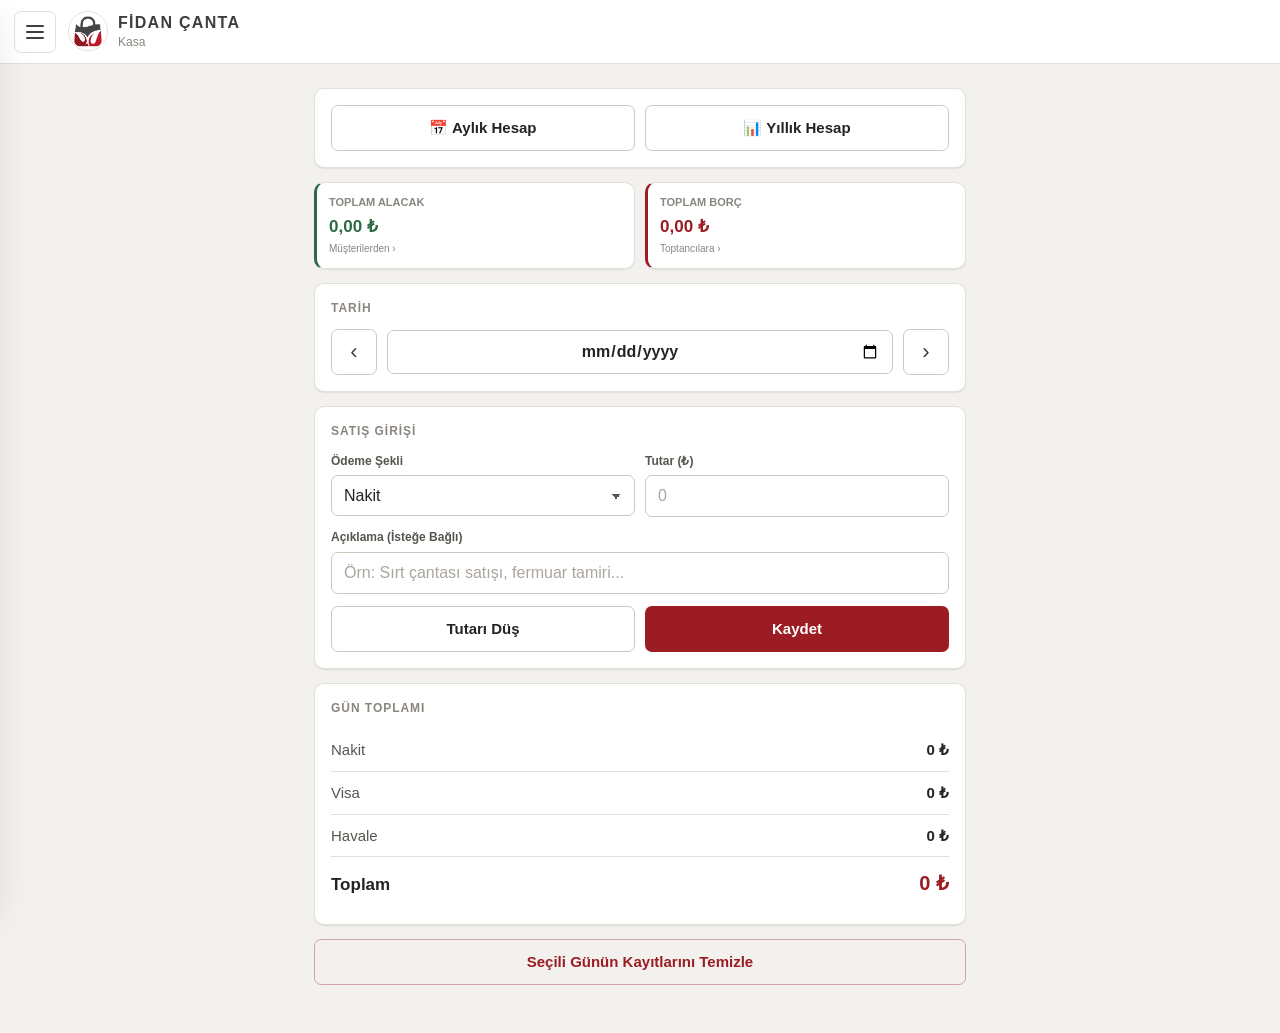
==== index.html @ 26e7baa3 "Add files via upload" ====
<!DOCTYPE html>
<html lang="tr">

<head>
    <meta charset="UTF-8" />
    <meta name="viewport" content="width=device-width, initial-scale=1.0, viewport-fit=cover" />
    <link rel="manifest" href="manifest.json">
    <meta name="theme-color" content="#ffffff">
    <title>Kasa · Fidan Çanta</title>
    <link rel="stylesheet" href="style.css" />
</head>

<body>

    <header class="topbar">
        <button class="menu-btn" type="button" onclick="toggleMenu()" aria-label="Menüyü aç"><span></span></button>
        <div class="brand">
            <span class="brand-logo"><img src="logo.png" alt="Fidan Çanta"></span>
            <span class="brand-text">
                <span class="brand-name">FİDAN ÇANTA</span>
                <span class="brand-sub">Kasa</span>
            </span>
        </div>
    </header>

    <nav class="side-menu" id="sideMenu">
        <div class="menu-head">
            <span class="brand-logo"><img src="logo.png" alt=""></span>
            <span class="brand-name">FİDAN ÇANTA</span>
        </div>
        <div class="menu-scroll">
            <a class="menu-item active" href="index.html">Kasa</a>
            <a class="menu-item" href="musteri.html">Müşteriler / Alacaklar</a>
            <a class="menu-item" href="toptanci.html">Toptancılar / Borçlar</a>
        </div>
        <div class="menu-footer">
            <button type="button" class="menu-item" onclick="exportData()">Tüm Verileri Yedekle</button>
            <button type="button" class="menu-item" onclick="importData()">Yedekten Geri Yükle</button>
        </div>
    </nav>
    <div class="menu-overlay" onclick="toggleMenu()"></div>

    <main class="page">

        <section class="card">
            <div class="button-row">
                <button type="button" class="btn btn-secondary" onclick="location.href='aylik.html'">📅 Aylık Hesap</button>
                <button type="button" class="btn btn-secondary" onclick="location.href='yillik.html'">📊 Yıllık Hesap</button>
            </div>
        </section>

        <!-- Dükkan Genel Bakiye Durumu (Alacak / Borç Özeti) -->
        <div style="display: grid; grid-template-columns: 1fr 1fr; gap: 10px; margin-bottom: 14px;">
            <div class="card" style="margin-bottom: 0; padding: 12px; cursor: pointer; border-left: 3px solid var(--positive);" onclick="location.href='musteri.html'">
                <div style="font-size: 11px; font-weight: 700; color: var(--text-3); text-transform: uppercase;">Toplam Alacak</div>
                <div id="homeTotalReceivable" style="font-size: 17px; font-weight: 800; color: var(--positive); margin-top: 4px;" class="money">0,00 ₺</div>
                <div style="font-size: 10px; color: var(--text-3); margin-top: 2px;">Müşterilerden ›</div>
            </div>
            <div class="card" style="margin-bottom: 0; padding: 12px; cursor: pointer; border-left: 3px solid var(--accent);" onclick="location.href='toptanci.html'">
                <div style="font-size: 11px; font-weight: 700; color: var(--text-3); text-transform: uppercase;">Toplam Borç</div>
                <div id="homeTotalPayable" style="font-size: 17px; font-weight: 800; color: var(--accent); margin-top: 4px;" class="money">0,00 ₺</div>
                <div style="font-size: 10px; color: var(--text-3); margin-top: 2px;">Toptancılara ›</div>
            </div>
        </div>

        <section class="card">
            <h2 class="card-title">Tarih</h2>
            <div class="date-nav">
                <button type="button" class="date-step" onclick="changeDay(-1)" aria-label="Önceki gün">‹</button>
                <input type="date" id="currentDate" onchange="onDateChange()">
                <button type="button" class="date-step" onclick="changeDay(1)" aria-label="Sonraki gün">›</button>
            </div>
        </section>

        <section class="card">
            <h2 class="card-title">Satış Girişi</h2>
            <div class="form">
                <div class="field-row">
                    <label class="field">
                        <span class="field-label">Ödeme Şekli</span>
                        <select id="payment">
                            <option value="cash">Nakit</option>
                            <option value="visa">Visa (Kart)</option>
                            <option value="transfer">Havale / EFT</option>
                        </select>
                    </label>
                    <label class="field">
                        <span class="field-label">Tutar (₺)</span>
                        <input type="text" id="amount" inputmode="numeric" placeholder="0" />
                    </label>
                </div>

                <label class="field">
                    <span class="field-label">Açıklama (İsteğe Bağlı)</span>
                    <input type="text" id="description" placeholder="Örn: Sırt çantası satışı, fermuar tamiri..." />
                </label>

                <div class="button-row">
                    <button type="button" id="removeBtn" class="btn btn-secondary" onclick="removeAmount()">Tutarı Düş</button>
                    <button type="button" class="btn btn-primary" onclick="save()">Kaydet</button>
                </div>
            </div>
        </section>

        <section class="card">
            <h2 class="card-title">Gün Toplamı</h2>
            <div class="total-row">
                <span>Nakit</span>
                <span id="cash">0 ₺</span>
            </div>
            <div class="total-row">
                <span>Visa</span>
                <span id="visa">0 ₺</span>
            </div>
            <div class="total-row">
                <span>Havale</span>
                <span id="transfer">0 ₺</span>
            </div>
            <div class="total-row grand">
                <span>Toplam</span>
                <span id="balance">0 ₺</span>
            </div>
        </section>

        <button type="button" id="clearDayBtn" class="btn btn-danger-outline btn-block" onclick="clearDay()">
            Seçili Günün Kayıtlarını Temizle
        </button>

    </main>

    <script src="common.js"></script>
    <script src="app.js"></script>

</body>

</html>
---- style.css ----
/* =========================================================
   FİDAN ÇANTA — Kurumsal Açık Tema
   Renkler logodan alınmıştır: antrasit + bordo
   ========================================================= */

:root {
    --bg: #f3f1ed;
    --surface: #ffffff;
    --surface-2: #faf9f6;
    --border: #e3dfd8;
    --border-strong: #cdc7bd;

    --text: #232326;
    --text-2: #57554f;
    --text-3: #8a867f;

    --ink: #3d3e41;          /* logo antrasit */
    --accent: #9b1c22;       /* logo bordo */
    --accent-dark: #7a1419;
    --accent-soft: #f7eceb;

    --positive: #2e6a45;
    --positive-soft: #e9f2ec;

    --radius: 10px;
    --radius-sm: 7px;
    --shadow: 0 1px 2px rgba(35, 35, 38, 0.06), 0 1px 1px rgba(35, 35, 38, 0.03);
    --shadow-lg: 0 18px 40px rgba(35, 35, 38, 0.18);

    --font: -apple-system, BlinkMacSystemFont, "Segoe UI", Roboto, "Helvetica Neue", Arial, sans-serif;
}

/* ---------- Temel ---------- */

*,
*::before,
*::after {
    box-sizing: border-box;
}

html {
    -webkit-text-size-adjust: 100%;
}

body {
    margin: 0;
    min-height: 100vh;
    background: var(--bg);
    color: var(--text);
    font-family: var(--font);
    font-size: 15px;
    line-height: 1.45;
    -webkit-font-smoothing: antialiased;
    -webkit-tap-highlight-color: transparent;
}

body.menu-open {
    overflow: hidden;
}

h1, h2, h3, h4 {
    margin: 0;
    font-weight: 600;
    color: var(--text);
}

a {
    color: inherit;
    text-decoration: none;
}

button {
    font: inherit;
    color: inherit;
    cursor: pointer;
    border: none;
    background: none;
}

img {
    max-width: 100%;
}

.num,
.money {
    font-variant-numeric: tabular-nums;
    white-space: nowrap;
}

/* ---------- Üst Bar ---------- */

.topbar {
    position: sticky;
    top: 0;
    z-index: 900;
    display: flex;
    align-items: center;
    gap: 12px;
    height: 64px;
    padding: 0 14px;
    padding-top: env(safe-area-inset-top);
    background: var(--surface);
    border-bottom: 1px solid var(--border);
}

.menu-btn {
    position: relative;
    width: 42px;
    height: 42px;
    flex-shrink: 0;
    border-radius: var(--radius-sm);
    border: 1px solid var(--border);
    background: var(--surface);
}

.menu-btn span,
.menu-btn span::before,
.menu-btn span::after {
    position: absolute;
    left: 50%;
    width: 18px;
    height: 2px;
    margin-left: -9px;
    background: var(--ink);
    border-radius: 2px;
    content: "";
}

.menu-btn span { top: 50%; margin-top: -1px; }
.menu-btn span::before { top: -6px; }
.menu-btn span::after { top: 6px; }

.menu-btn:active {
    background: var(--surface-2);
}

.brand {
    display: flex;
    align-items: center;
    gap: 10px;
    min-width: 0;
}

.brand-logo {
    width: 40px;
    height: 40px;
    flex-shrink: 0;
    overflow: hidden;
    border-radius: 50%;
    border: 1px solid var(--border);
    background: #fff;
}

.brand-logo img {
    display: block;
    width: 100%;
    height: 100%;
    object-fit: cover;
    transform: scale(2.8) translateY(7%);
}

.brand-text {
    display: flex;
    flex-direction: column;
    min-width: 0;
}

.brand-name {
    font-size: 16px;
    font-weight: 700;
    letter-spacing: 0.08em;
    color: var(--ink);
}

.brand-sub {
    font-size: 12px;
    color: var(--text-3);
    white-space: nowrap;
    overflow: hidden;
    text-overflow: ellipsis;
}

/* ---------- Yan Menü ---------- */

.side-menu {
    position: fixed;
    top: 0;
    left: 0;
    bottom: 0;
    z-index: 1000;
    display: flex;
    flex-direction: column;
    width: 280px;
    max-width: 84vw;
    background: var(--surface);
    border-right: 1px solid var(--border);
    box-shadow: var(--shadow-lg);
    transform: translateX(-105%);
    transition: transform 0.22s ease;
}

.side-menu.open {
    transform: translateX(0);
}

.menu-overlay {
    position: fixed;
    inset: 0;
    z-index: 950;
    background: rgba(35, 35, 38, 0.35);
    opacity: 0;
    pointer-events: none;
    transition: opacity 0.22s ease;
}

.side-menu.open ~ .menu-overlay {
    opacity: 1;
    pointer-events: auto;
}

.menu-head {
    display: flex;
    align-items: center;
    gap: 10px;
    padding: 18px 18px 14px;
    padding-top: calc(18px + env(safe-area-inset-top));
    border-bottom: 1px solid var(--border);
}

.menu-scroll {
    flex: 1;
    overflow-y: auto;
    padding: 8px 0;
}

.menu-section {
    padding: 16px 18px 6px;
    font-size: 11px;
    font-weight: 600;
    letter-spacing: 0.08em;
    text-transform: uppercase;
    color: var(--text-3);
}

.menu-item {
    display: flex;
    align-items: center;
    justify-content: space-between;
    gap: 10px;
    width: 100%;
    padding: 13px 18px;
    font-size: 15px;
    text-align: left;
    color: var(--text);
    border-left: 3px solid transparent;
    background: none;
    cursor: pointer;
}

.menu-item:active,
.menu-item:hover {
    background: var(--surface-2);
}

.menu-item.active {
    border-left-color: var(--accent);
    color: var(--accent);
    font-weight: 600;
    background: var(--accent-soft);
}

.menu-item.add {
    color: var(--accent);
    font-weight: 600;
}

.menu-footer {
    border-top: 1px solid var(--border);
    padding: 6px 0;
    padding-bottom: calc(6px + env(safe-area-inset-bottom));
    background: var(--surface-2);
}

.menu-footer .menu-item {
    font-size: 14px;
    color: var(--text-2);
}

/* ---------- Sayfa Düzeni ---------- */

.page {
    max-width: 680px;
    margin: 0 auto;
    padding: 16px 14px 48px;
    padding-bottom: calc(48px + env(safe-area-inset-bottom));
}

.page-head {
    margin: 4px 2px 14px;
}

.page-title {
    font-size: 22px;
    font-weight: 700;
    letter-spacing: -0.01em;
}

.page-desc {
    margin-top: 2px;
    font-size: 13px;
    color: var(--text-3);
}

.card {
    background: var(--surface);
    border: 1px solid var(--border);
    border-radius: var(--radius);
    box-shadow: var(--shadow);
    padding: 16px;
    margin-bottom: 14px;
}

.card-flush {
    padding: 0;
    overflow: hidden;
}

.card-title {
    margin: 0 0 12px;
    font-size: 12px;
    font-weight: 600;
    letter-spacing: 0.08em;
    text-transform: uppercase;
    color: var(--text-3);
}

.card-flush > .card-title {
    margin: 0;
    padding: 14px 16px 10px;
}

/* ---------- Form ---------- */

.form {
    display: flex;
    flex-direction: column;
    gap: 12px;
}

.field {
    display: flex;
    flex-direction: column;
    gap: 5px;
}

.field-label {
    font-size: 12px;
    font-weight: 600;
    color: var(--text-2);
}

.field-row {
    display: flex;
    gap: 10px;
}

.field-row > .field {
    flex: 1;
    min-width: 0;
}

input,
select,
textarea {
    width: 100%;
    padding: 11px 12px;
    font-family: var(--font);
    font-size: 16px; /* iOS yakınlaştırmasını önler */
    color: var(--text);
    background: var(--surface);
    border: 1px solid var(--border-strong);
    border-radius: var(--radius-sm);
    outline: none;
    transition: border-color 0.15s ease, box-shadow 0.15s ease;
    -webkit-appearance: none;
    appearance: none;
}

select {
    padding-right: 34px;
    background-image: linear-gradient(45deg, transparent 50%, var(--text-2) 50%),
        linear-gradient(135deg, var(--text-2) 50%, transparent 50%);
    background-position: calc(100% - 18px) 52%, calc(100% - 13px) 52%;
    background-size: 5px 5px, 5px 5px;
    background-repeat: no-repeat;
}

textarea {
    resize: vertical;
    min-height: 70px;
    line-height: 1.4;
}

input::placeholder,
textarea::placeholder {
    color: #aaa59d;
}

input:focus,
select:focus,
textarea:focus {
    border-color: var(--accent);
    box-shadow: 0 0 0 3px rgba(155, 28, 34, 0.12);
}

input[type="date"],
input[type="month"] {
    min-height: 44px;
    font-weight: 600;
}

/* ---------- Butonlar ---------- */

.btn {
    display: inline-flex;
    align-items: center;
    justify-content: center;
    gap: 8px;
    min-height: 46px;
    padding: 0 18px;
    font-size: 15px;
    font-weight: 600;
    border-radius: var(--radius-sm);
    border: 1px solid transparent;
    transition: background 0.15s ease, border-color 0.15s ease;
    user-select: none;
}

.btn:active {
    transform: translateY(1px);
}

.btn-block {
    width: 100%;
}

.btn-primary {
    background: var(--accent);
    color: #fff;
}

.btn-primary:active,
.btn-primary:hover {
    background: var(--accent-dark);
}

.btn-secondary {
    background: var(--surface);
    color: var(--text);
    border-color: var(--border-strong);
}

.btn-secondary:active,
.btn-secondary:hover {
    background: var(--surface-2);
}

.btn-danger-outline {
    background: transparent;
    color: var(--accent);
    border-color: rgba(155, 28, 34, 0.35);
}

.btn-danger-outline:active,
.btn-danger-outline:hover {
    background: var(--accent-soft);
}

.btn-sm {
    min-height: 36px;
    padding: 0 12px;
    font-size: 13px;
}

.button-row {
    display: flex;
    gap: 10px;
}

.button-row > .btn {
    flex: 1;
}

/* Dosya / resim yükleme */
.file-upload-btn {
    display: flex;
    align-items: center;
    justify-content: center;
    gap: 8px;
    min-height: 46px;
    padding: 0 14px;
    font-size: 14px;
    font-weight: 600;
    color: var(--text-2);
    background: var(--surface-2);
    border: 1px dashed var(--border-strong);
    border-radius: var(--radius-sm);
    cursor: pointer;
}

.file-upload-btn:active,
.file-upload-btn:hover {
    border-color: var(--accent);
    color: var(--accent);
}

.image-preview {
    display: none;
    width: 100%;
    max-height: 220px;
    object-fit: contain;
    background: var(--surface-2);
    border: 1px solid var(--border);
    border-radius: var(--radius-sm);
}

/* ---------- Tarih Gezinme ---------- */

.date-nav {
    display: flex;
    align-items: center;
    gap: 10px;
}

.date-nav input[type="date"] {
    flex: 1;
    text-align: center;
}

.date-step {
    width: 46px;
    height: 46px;
    flex-shrink: 0;
    font-size: 22px;
    line-height: 1;
    color: var(--ink);
    background: var(--surface);
    border: 1px solid var(--border-strong);
    border-radius: var(--radius-sm);
}

.date-step:active {
    background: var(--surface-2);
}

/* ---------- Toplamlar ---------- */

.total-row {
    display: flex;
    align-items: baseline;
    justify-content: space-between;
    padding: 10px 0;
    font-size: 15px;
    color: var(--text-2);
    border-bottom: 1px solid var(--border);
}

.total-row:last-child {
    border-bottom: none;
}

.total-row > span:last-child {
    font-weight: 600;
    color: var(--text);
    font-variant-numeric: tabular-nums;
}

.total-row.grand {
    padding-top: 12px;
    font-size: 17px;
    font-weight: 700;
    color: var(--text);
}

.total-row.grand > span:last-child {
    font-size: 20px;
    color: var(--accent);
}

/* Bakiye kartı */
.balance-card {
    display: flex;
    align-items: center;
    justify-content: space-between;
    gap: 12px;
    border-left: 4px solid var(--accent);
}

.balance-label {
    font-size: 12px;
    font-weight: 600;
    letter-spacing: 0.06em;
    text-transform: uppercase;
    color: var(--text-3);
}

.balance-value {
    font-size: 24px;
    font-weight: 700;
    color: var(--accent);
    font-variant-numeric: tabular-nums;
    white-space: nowrap;
}

/* ---------- Tablolar ---------- */

.table-responsive {
    width: 100%;
    overflow-x: auto;
    -webkit-overflow-scrolling: touch;
}

.data-table,
#summaryTable,
#yearlyTable {
    width: 100%;
    border-collapse: collapse;
    font-size: 14px;
    background: var(--surface);
}

.data-table th,
#summaryTable th,
#yearlyTable th {
    padding: 10px 12px;
    font-size: 11px;
    font-weight: 600;
    letter-spacing: 0.06em;
    text-transform: uppercase;
    text-align: right;
    color: var(--text-3);
    background: var(--surface-2);
    border-bottom: 1px solid var(--border);
    white-space: nowrap;
}

.data-table td,
#summaryTable td,
#yearlyTable td {
    padding: 11px 12px;
    text-align: right;
    border-bottom: 1px solid var(--border);
    font-variant-numeric: tabular-nums;
    white-space: nowrap;
}

.data-table th:first-child,
.data-table td:first-child,
#summaryTable th:first-child,
#summaryTable td:first-child,
#yearlyTable th:first-child,
#yearlyTable td:first-child {
    text-align: left;
}

.data-table tbody tr:last-child td,
#summaryTable tbody tr:last-child td,
#yearlyTable tbody tr:last-child td {
    border-bottom: none;
}

.data-table tfoot td,
#summaryTable tfoot td,
#yearlyTable tfoot td {
    font-weight: 700;
    background: var(--surface-2);
    border-top: 1px solid var(--border-strong);
    border-bottom: none;
}

#totalAll,
#yearAll {
    color: var(--accent);
}

.data-table td strong,
#summaryTable td strong,
#yearlyTable td strong {
    font-weight: 700;
    color: var(--text);
}

/* Tablodaki ⋮ detay düğmesi (JS içindeki satır içi stili ezer) */
.view-btn {
    width: 34px !important;
    height: 34px;
    padding: 0 !important;
    font-size: 20px !important;
    line-height: 1 !important;
    color: var(--text-2) !important;
    background: transparent !important;
    border: 1px solid var(--border) !important;
    border-radius: var(--radius-sm);
    box-shadow: none !important;
}

.view-btn:active {
    background: var(--surface-2) !important;
}

.empty-state {
    padding: 28px 16px;
    text-align: center;
    font-size: 14px;
    color: var(--text-3);
}

/* ---------- Fiş / İrsaliye (Receipt) Görünümü (Ekteki Formata Uygun) ---------- */

.receipt-paper {
    background: #ffffff;
    color: #111111;
    font-family: -apple-system, BlinkMacSystemFont, "Segoe UI", Roboto, Arial, sans-serif;
    padding: 18px 14px;
    border-radius: var(--radius-sm);
    box-shadow: 0 2px 8px rgba(0, 0, 0, 0.08);
}

.receipt-header {
    border-bottom: 2px solid #222;
    padding-bottom: 12px;
    margin-bottom: 14px;
}

.receipt-title {
    text-align: center;
    font-size: 17px;
    font-weight: 800;
    letter-spacing: 0.08em;
    text-transform: uppercase;
    margin-bottom: 12px;
    color: #111;
}

.receipt-meta {
    display: flex;
    justify-content: space-between;
    align-items: flex-start;
    margin-bottom: 10px;
}

.receipt-company strong {
    font-size: 16px;
    font-weight: 800;
    letter-spacing: 0.04em;
    color: var(--accent);
}

.receipt-company .receipt-sub {
    font-size: 12px;
    color: #555;
}

.receipt-date {
    text-align: right;
    font-size: 13px;
    color: #333;
}

.receipt-no {
    font-size: 11px;
    color: #777;
}

.receipt-party {
    margin-top: 8px;
    padding: 8px 10px;
    background: #f7f7f7;
    border-radius: var(--radius-sm);
    font-size: 14px;
}

.receipt-party .party-label {
    color: #666;
    margin-right: 6px;
}

.receipt-party .party-name {
    font-weight: 700;
    color: #111;
}

.receipt-table {
    width: 100%;
    border-collapse: collapse;
    font-size: 13px;
    margin: 12px 0;
}

.receipt-table th {
    background: #f0ede8;
    color: #222;
    font-weight: 700;
    font-size: 11px;
    padding: 8px 6px;
    text-align: left;
    border-top: 1px solid #ddd;
    border-bottom: 1px solid #333;
    white-space: nowrap;
}

.receipt-table td {
    padding: 8px 6px;
    border-bottom: 1px dashed #e0ded9;
    vertical-align: middle;
}

.receipt-table .col-qty { text-align: center; width: 45px; }
.receipt-table .col-unit { text-align: center; width: 45px; color: #666; }
.receipt-table .col-name { text-align: left; font-weight: 600; }
.receipt-table .col-price { text-align: right; width: 75px; white-space: nowrap; }
.receipt-table .col-total { text-align: right; width: 85px; font-weight: 700; white-space: nowrap; }

.receipt-empty-items {
    padding: 14px;
    text-align: center;
    background: #faf9f6;
    border-radius: var(--radius-sm);
    color: #777;
    font-size: 13px;
    margin-bottom: 10px;
}

.receipt-summary {
    border-top: 2px solid #333;
    padding-top: 10px;
    margin-top: 6px;
    display: flex;
    flex-direction: column;
    gap: 6px;
}

.summary-line {
    display: flex;
    justify-content: space-between;
    font-size: 14px;
}

.summary-line.grand {
    font-size: 16px;
    font-weight: 800;
    color: var(--accent);
}

.summary-line.paid {
    font-size: 15px;
    font-weight: 700;
    color: var(--positive);
}

.receipt-note {
    margin-top: 14px;
    padding: 10px;
    background: #fffdf5;
    border-left: 3px solid #d4a359;
    border-radius: 4px;
    font-size: 13px;
}

.receipt-note .note-label {
    font-weight: 700;
    color: #7d5e23;
    display: block;
    margin-bottom: 3px;
}

.receipt-image-section {
    margin-top: 14px;
    border-top: 1px dashed #ccc;
    padding-top: 12px;
}

.receipt-image-wrap {
    margin-top: 8px;
    text-align: center;
}

.receipt-image-wrap img {
    max-width: 100%;
    max-height: 350px;
    border-radius: 6px;
    border: 1px solid #ddd;
    cursor: pointer;
}

.receipt-footer {
    display: flex;
    justify-content: space-between;
    gap: 10px;
    margin-top: 20px;
    padding-top: 14px;
    border-top: 1px solid #eee;
}

/* Kalem Ekleme Bölümü (Items Form) */
.items-card {
    border: 1px solid var(--border-strong);
    background: var(--surface-2);
    border-radius: var(--radius-sm);
    padding: 12px;
    margin-bottom: 12px;
}

.items-header {
    display: flex;
    justify-content: space-between;
    align-items: center;
    margin-bottom: 10px;
}

.items-header h4 {
    font-size: 13px;
    font-weight: 700;
    color: var(--ink);
    margin: 0;
}

.item-row {
    background: var(--surface);
    border: 1px solid var(--border);
    border-radius: var(--radius-sm);
    padding: 10px;
    margin-bottom: 10px;
    display: flex;
    flex-direction: column;
    gap: 8px;
    position: relative;
}

.item-row-top {
    display: flex;
    gap: 8px;
    align-items: center;
}

.item-row-grid {
    display: grid;
    grid-template-columns: 1fr 1fr 1fr;
    gap: 8px;
}

.item-remove-btn {
    background: transparent;
    color: var(--accent);
    border: 1px solid rgba(155, 28, 34, 0.3);
    width: 32px;
    height: 32px;
    border-radius: 4px;
    font-weight: bold;
    flex-shrink: 0;
    cursor: pointer;
}

.item-remove-btn:hover {
    background: var(--accent-soft);
}

.divider-text {
    text-align: center;
    position: relative;
    margin: 14px 0;
    font-size: 12px;
    color: var(--text-3);
    font-weight: 600;
}

.divider-text::before,
.divider-text::after {
    content: "";
    position: absolute;
    top: 50%;
    width: 42%;
    height: 1px;
    background: var(--border);
}

.divider-text::before { left: 0; }
.divider-text::after { right: 0; }

/* ---------- Modal ---------- */

.modal {
    display: none;
    position: fixed;
    inset: 0;
    z-index: 2000;
    overflow-y: auto;
    padding: 24px 12px;
    background: rgba(35, 35, 38, 0.55);
}

.modal-content {
    position: relative;
    width: 100%;
    max-width: 520px;
    margin: 0 auto;
    padding: 22px 18px 18px;
    color: var(--text);
    background: var(--surface);
    border-radius: var(--radius);
    box-shadow: var(--shadow-lg);
}

.modal-title {
    margin: 0 36px 14px 0;
    font-size: 17px;
    font-weight: 700;
}

.close {
    position: absolute;
    top: 12px;
    right: 12px;
    width: 34px;
    height: 34px;
    display: flex;
    align-items: center;
    justify-content: center;
    font-size: 24px;
    line-height: 1;
    color: var(--text-2);
    border-radius: 50%;
    cursor: pointer;
}

.close:hover,
.close:active {
    background: var(--surface-2);
}

.modal-text {
    margin: 0 0 14px;
    white-space: pre-wrap;
    line-height: 1.5;
}

.modal-img {
    display: none;
    width: 100%;
    border: 1px solid var(--border);
    border-radius: var(--radius-sm);
}

/* ---------- Yardımcılar ---------- */

.muted { color: var(--text-3); }
.text-accent { color: var(--accent); }
.text-positive { color: var(--positive); }
.mt-0 { margin-top: 0; }
.mb-0 { margin-bottom: 0; }

@media (min-width: 720px) {
    .page {
        padding-top: 24px;
    }
}
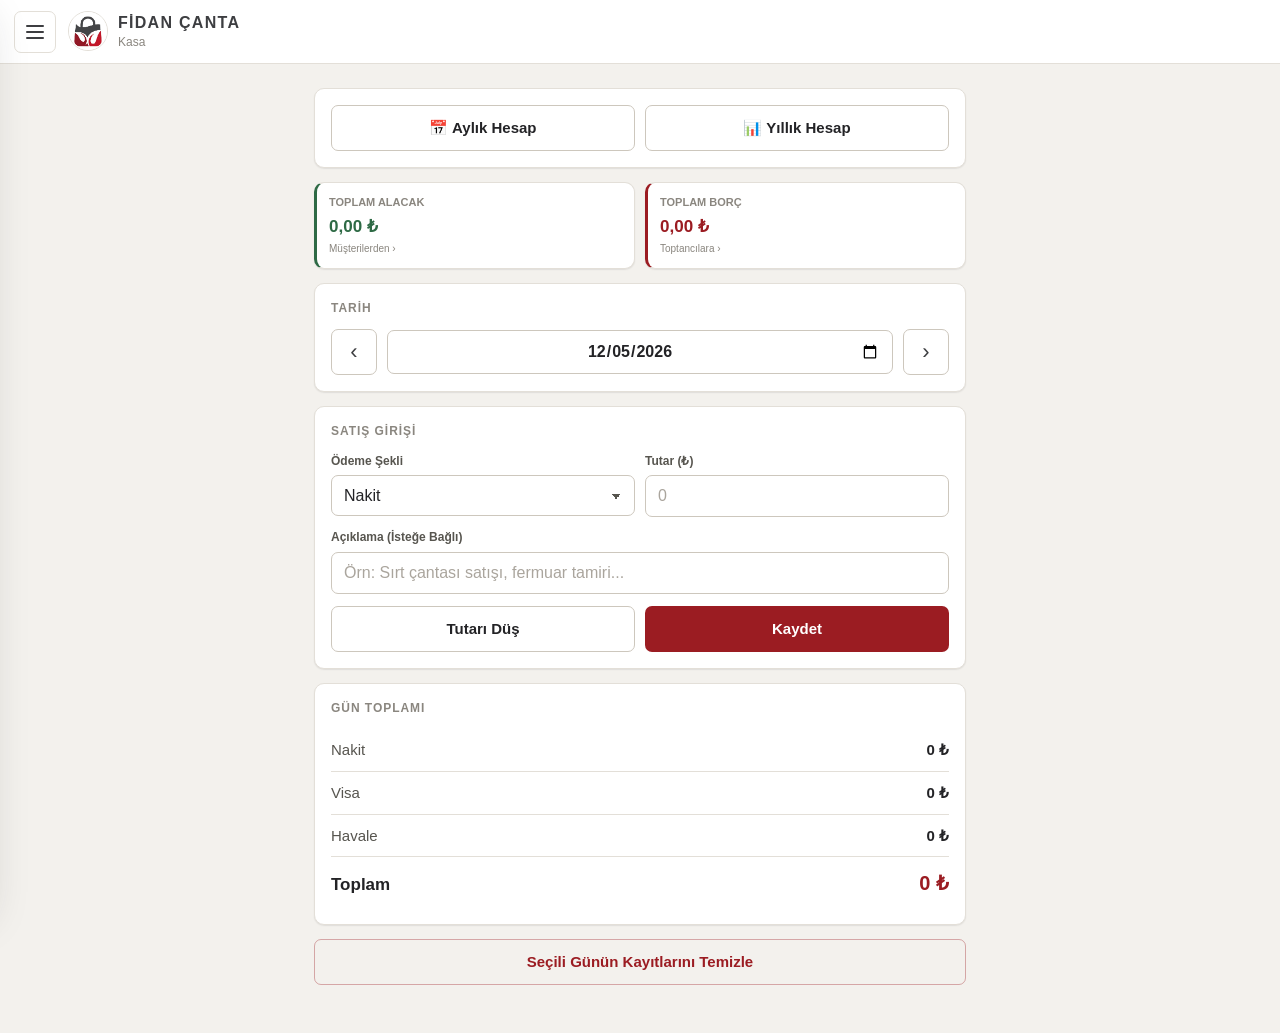
==== commit 9ab0fd13: "Add files via upload" ====
--- a/index.html
+++ b/index.html
@@ -29,9 +29,9 @@
             <span class="brand-name">FİDAN ÇANTA</span>
         </div>
         <div class="menu-scroll">
-            <a class="menu-item active" href="index.html">Kasa</a>
-            <a class="menu-item" href="musteri.html">Müşteriler / Alacaklar</a>
-            <a class="menu-item" href="toptanci.html">Toptancılar / Borçlar</a>
+            <a class="menu-item active" href="./index.html">Kasa</a>
+            <a class="menu-item" href="./musteri.html">Müşteriler / Alacaklar</a>
+            <a class="menu-item" href="./toptanci.html">Toptancılar / Borçlar</a>
         </div>
         <div class="menu-footer">
             <button type="button" class="menu-item" onclick="exportData()">Tüm Verileri Yedekle</button>
@@ -44,19 +44,19 @@
 
         <section class="card">
             <div class="button-row">
-                <button type="button" class="btn btn-secondary" onclick="location.href='aylik.html'">📅 Aylık Hesap</button>
-                <button type="button" class="btn btn-secondary" onclick="location.href='yillik.html'">📊 Yıllık Hesap</button>
+                <button type="button" class="btn btn-secondary" onclick="location.href='./aylik.html'">📅 Aylık Hesap</button>
+                <button type="button" class="btn btn-secondary" onclick="location.href='./yillik.html'">📊 Yıllık Hesap</button>
             </div>
         </section>
 
         <!-- Dükkan Genel Bakiye Durumu (Alacak / Borç Özeti) -->
         <div style="display: grid; grid-template-columns: 1fr 1fr; gap: 10px; margin-bottom: 14px;">
-            <div class="card" style="margin-bottom: 0; padding: 12px; cursor: pointer; border-left: 3px solid var(--positive);" onclick="location.href='musteri.html'">
+            <div class="card" style="margin-bottom: 0; padding: 12px; cursor: pointer; border-left: 3px solid var(--positive);" onclick="location.href='./musteri.html'">
                 <div style="font-size: 11px; font-weight: 700; color: var(--text-3); text-transform: uppercase;">Toplam Alacak</div>
                 <div id="homeTotalReceivable" style="font-size: 17px; font-weight: 800; color: var(--positive); margin-top: 4px;" class="money">0,00 ₺</div>
                 <div style="font-size: 10px; color: var(--text-3); margin-top: 2px;">Müşterilerden ›</div>
             </div>
-            <div class="card" style="margin-bottom: 0; padding: 12px; cursor: pointer; border-left: 3px solid var(--accent);" onclick="location.href='toptanci.html'">
+            <div class="card" style="margin-bottom: 0; padding: 12px; cursor: pointer; border-left: 3px solid var(--accent);" onclick="location.href='./toptanci.html'">
                 <div style="font-size: 11px; font-weight: 700; color: var(--text-3); text-transform: uppercase;">Toplam Borç</div>
                 <div id="homeTotalPayable" style="font-size: 17px; font-weight: 800; color: var(--accent); margin-top: 4px;" class="money">0,00 ₺</div>
                 <div style="font-size: 10px; color: var(--text-3); margin-top: 2px;">Toptancılara ›</div>
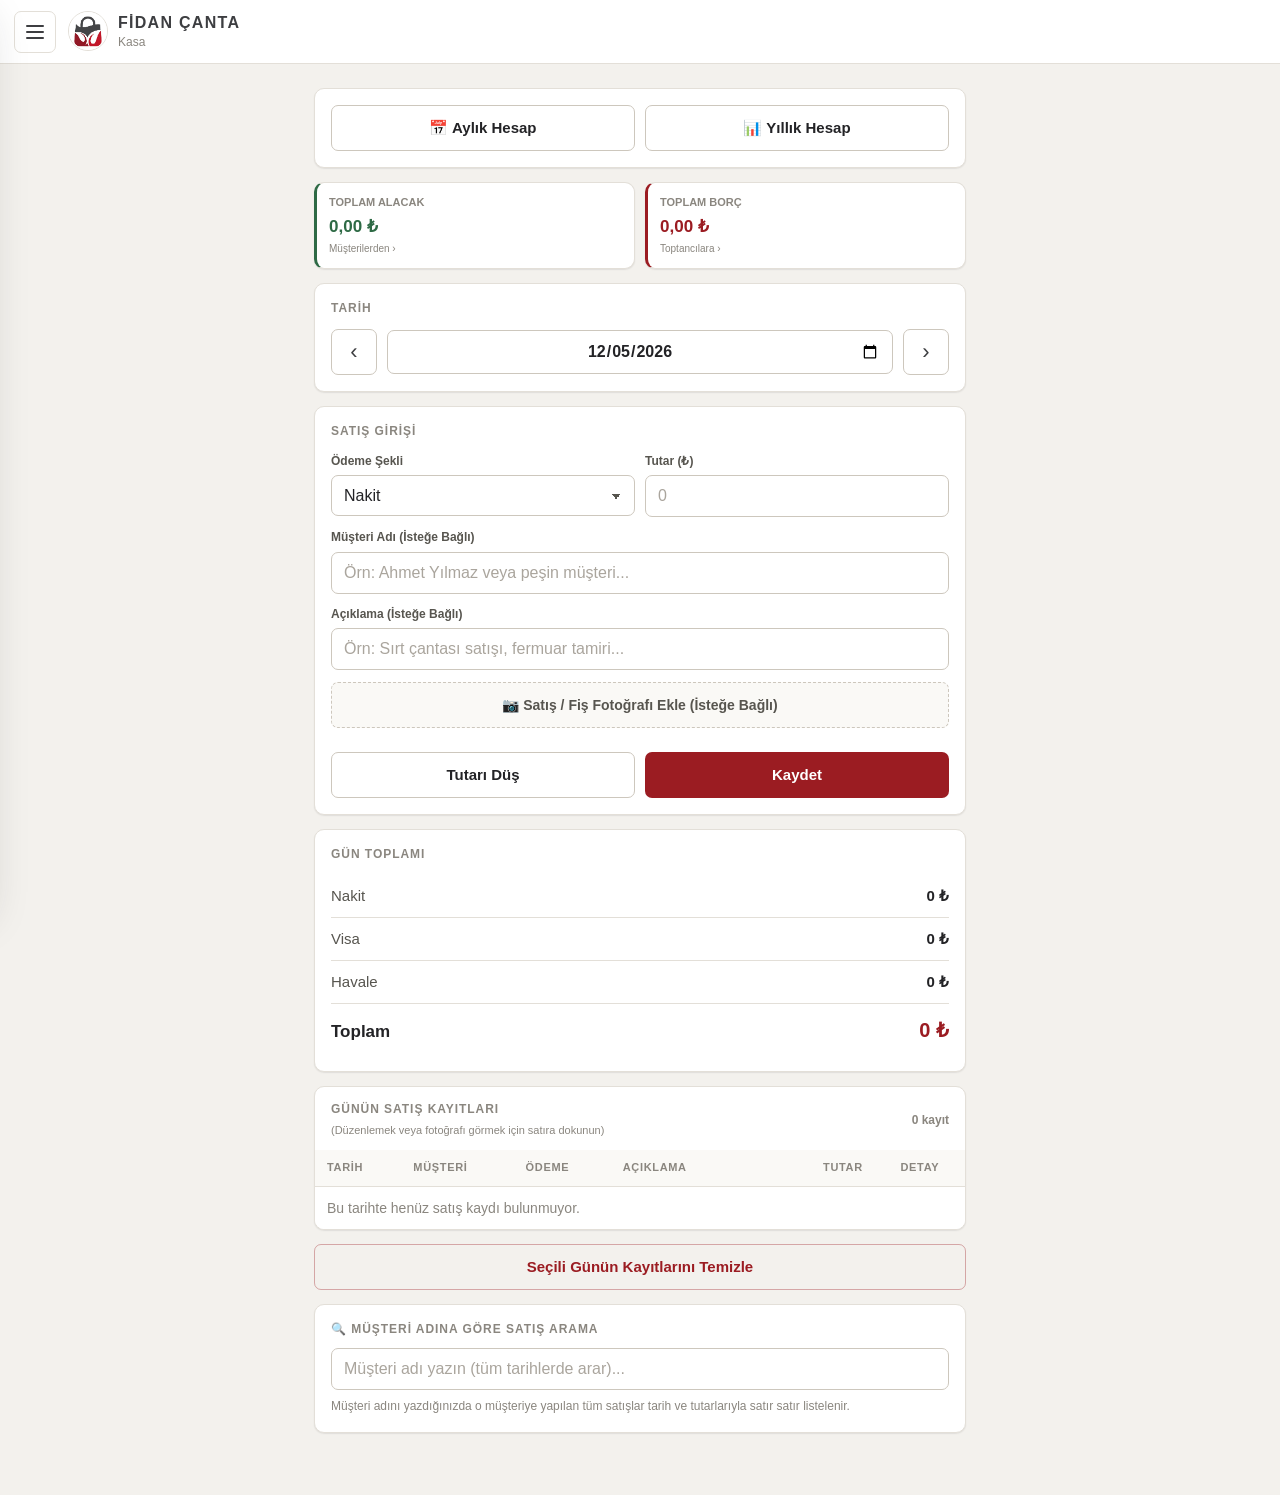
==== commit 5b1a29bd: "Add files via upload" ====
--- a/index.html
+++ b/index.html
@@ -7,7 +7,13 @@
     <link rel="manifest" href="manifest.json">
     <meta name="theme-color" content="#ffffff">
     <title>Kasa · Fidan Çanta</title>
-    <link rel="stylesheet" href="style.css" />
+    <link rel="stylesheet" href="style.css?v=8" />
+    <script>
+        if ("serviceWorker" in navigator) {
+            navigator.serviceWorker.getRegistrations().then(function(r){r.forEach(function(x){x.unregister();});}).catch(function(){});
+            if (window.caches) caches.keys().then(function(k){k.forEach(function(c){caches.delete(c);});}).catch(function(){});
+        }
+    </script>
 </head>
 
 <body>
@@ -29,9 +35,9 @@
             <span class="brand-name">FİDAN ÇANTA</span>
         </div>
         <div class="menu-scroll">
-            <a class="menu-item active" href="./index.html">Kasa</a>
-            <a class="menu-item" href="./musteri.html">Müşteriler / Alacaklar</a>
-            <a class="menu-item" href="./toptanci.html">Toptancılar / Borçlar</a>
+            <div class="menu-item active" onclick="location.href='index.html'">Kasa</div>
+            <div class="menu-item" onclick="location.href='musteri.html'">Müşteriler / Alacaklar</div>
+            <div class="menu-item" onclick="location.href='toptanci.html'">Toptancılar / Borçlar</div>
         </div>
         <div class="menu-footer">
             <button type="button" class="menu-item" onclick="exportData()">Tüm Verileri Yedekle</button>
@@ -44,19 +50,19 @@
 
         <section class="card">
             <div class="button-row">
-                <button type="button" class="btn btn-secondary" onclick="location.href='./aylik.html'">📅 Aylık Hesap</button>
-                <button type="button" class="btn btn-secondary" onclick="location.href='./yillik.html'">📊 Yıllık Hesap</button>
+                <button type="button" class="btn btn-secondary" onclick="location.href='aylik.html'">📅 Aylık Hesap</button>
+                <button type="button" class="btn btn-secondary" onclick="location.href='yillik.html'">📊 Yıllık Hesap</button>
             </div>
         </section>
 
         <!-- Dükkan Genel Bakiye Durumu (Alacak / Borç Özeti) -->
         <div style="display: grid; grid-template-columns: 1fr 1fr; gap: 10px; margin-bottom: 14px;">
-            <div class="card" style="margin-bottom: 0; padding: 12px; cursor: pointer; border-left: 3px solid var(--positive);" onclick="location.href='./musteri.html'">
+            <div class="card" style="margin-bottom: 0; padding: 12px; cursor: pointer; border-left: 3px solid var(--positive);" onclick="location.href='musteri.html'">
                 <div style="font-size: 11px; font-weight: 700; color: var(--text-3); text-transform: uppercase;">Toplam Alacak</div>
                 <div id="homeTotalReceivable" style="font-size: 17px; font-weight: 800; color: var(--positive); margin-top: 4px;" class="money">0,00 ₺</div>
                 <div style="font-size: 10px; color: var(--text-3); margin-top: 2px;">Müşterilerden ›</div>
             </div>
-            <div class="card" style="margin-bottom: 0; padding: 12px; cursor: pointer; border-left: 3px solid var(--accent);" onclick="location.href='./toptanci.html'">
+            <div class="card" style="margin-bottom: 0; padding: 12px; cursor: pointer; border-left: 3px solid var(--accent);" onclick="location.href='toptanci.html'">
                 <div style="font-size: 11px; font-weight: 700; color: var(--text-3); text-transform: uppercase;">Toplam Borç</div>
                 <div id="homeTotalPayable" style="font-size: 17px; font-weight: 800; color: var(--accent); margin-top: 4px;" class="money">0,00 ₺</div>
                 <div style="font-size: 10px; color: var(--text-3); margin-top: 2px;">Toptancılara ›</div>
@@ -86,19 +92,36 @@
                     </label>
                     <label class="field">
                         <span class="field-label">Tutar (₺)</span>
-                        <input type="text" id="amount" inputmode="numeric" placeholder="0" />
-                    </label>
-                </div>
+                        <input type="text" id="amount" inputmode="decimal" placeholder="0" />
+                    </label>
+                </div>
+
+                <label class="field">
+                    <span class="field-label">Müşteri Adı (İsteğe Bağlı)</span>
+                    <input type="text" id="customerName" list="kasaCustomerSuggestions" placeholder="Örn: Ahmet Yılmaz veya peşin müşteri..." autocomplete="off" />
+                    <datalist id="kasaCustomerSuggestions"></datalist>
+                </label>
 
                 <label class="field">
                     <span class="field-label">Açıklama (İsteğe Bağlı)</span>
                     <input type="text" id="description" placeholder="Örn: Sırt çantası satışı, fermuar tamiri..." />
                 </label>
 
+                <label class="file-upload-btn">
+                    📷 Satış / Fiş Fotoğrafı Ekle (İsteğe Bağlı)
+                    <input type="file" id="kasaPhotoInput" accept="image/*" style="display:none;" onchange="previewKasaPhoto()">
+                </label>
+                <div style="position: relative;">
+                    <img id="kasaPhotoPreview" class="image-preview" alt="Satış Fotoğrafı Önizleme">
+                    <button type="button" id="removeKasaPhotoBtn" class="btn btn-sm btn-danger-outline" style="display:none; margin: 4px auto 8px;" onclick="removeKasaPhoto()">Resmi Kaldır</button>
+                </div>
+
                 <div class="button-row">
                     <button type="button" id="removeBtn" class="btn btn-secondary" onclick="removeAmount()">Tutarı Düş</button>
                     <button type="button" class="btn btn-primary" onclick="save()">Kaydet</button>
                 </div>
+
+                <div id="kasaSaveFeedback" style="display: none; text-align: center; font-size: 13px; font-weight: 600; color: var(--positive); background: var(--positive-soft); padding: 8px 10px; border-radius: var(--radius-sm);"></div>
             </div>
         </section>
 
@@ -122,14 +145,144 @@
             </div>
         </section>
 
-        <button type="button" id="clearDayBtn" class="btn btn-danger-outline btn-block" onclick="clearDay()">
+        <section class="card card-flush" id="kasaDayRecordsCard">
+            <div class="items-header" style="padding: 14px 16px 10px; margin-bottom: 0;">
+                <div>
+                    <h2 class="card-title" style="margin: 0;">Günün Satış Kayıtları</h2>
+                    <span style="font-size: 11px; color: var(--text-3);">(Düzenlemek veya fotoğrafı görmek için satıra dokunun)</span>
+                </div>
+                <span id="kasaDayRecordsCount" style="font-size: 12px; color: var(--text-3); font-weight: 600;">0 kayıt</span>
+            </div>
+            <div class="table-responsive">
+                <table class="data-table" id="kasaDayRecordsTable">
+                    <thead>
+                        <tr>
+                            <th>Tarih</th>
+                            <th class="col-left">Müşteri</th>
+                            <th class="col-left">Ödeme</th>
+                            <th class="col-wrap">Açıklama</th>
+                            <th>Tutar</th>
+                            <th class="col-center">Detay</th>
+                        </tr>
+                    </thead>
+                    <tbody id="kasaDayRecordsBody"></tbody>
+                </table>
+            </div>
+        </section>
+
+        <button type="button" id="clearDayBtn" class="btn btn-danger-outline btn-block" style="margin-bottom: 14px;" onclick="clearDay()">
             Seçili Günün Kayıtlarını Temizle
         </button>
 
+        <section class="card card-flush" id="kasaSearchCard">
+            <div style="padding: 16px;">
+                <h2 class="card-title" style="margin-bottom: 10px;">🔍 Müşteri Adına Göre Satış Arama</h2>
+                <div style="display: flex; gap: 8px; align-items: center;">
+                    <input type="text" id="kasaCustomerSearch" list="kasaCustomerSuggestions" placeholder="Müşteri adı yazın (tüm tarihlerde arar)..." autocomplete="off" oninput="onKasaSearchInput()" style="flex: 1;" />
+                    <button type="button" id="clearKasaSearchBtn" class="btn btn-secondary btn-sm" style="display: none; min-height: 44px; flex-shrink: 0;" onclick="clearKasaSearch()">Temizle</button>
+                </div>
+                <div id="kasaSearchHint" style="font-size: 12px; color: var(--text-3); margin-top: 8px;">
+                    Müşteri adını yazdığınızda o müşteriye yapılan tüm satışlar tarih ve tutarlarıyla satır satır listelenir.
+                </div>
+            </div>
+
+            <div id="kasaSearchResultsWrap" style="display: none; border-top: 1px solid var(--border);">
+                <div class="items-header" style="padding: 12px 16px 8px; margin-bottom: 0; background: var(--surface-2);">
+                    <div>
+                        <strong id="kasaSearchSummaryTitle" style="font-size: 13px; color: var(--ink);">Arama Sonuçları</strong>
+                        <div id="kasaSearchBreakdown" style="font-size: 11px; color: var(--text-3); margin-top: 2px;"></div>
+                    </div>
+                    <div style="text-align: right;">
+                        <div id="kasaSearchTotal" class="money" style="font-size: 15px; font-weight: 800; color: var(--accent);">0,00 ₺</div>
+                        <div id="kasaSearchCount" style="font-size: 11px; color: var(--text-3); font-weight: 600;">0 kayıt</div>
+                    </div>
+                </div>
+                <div class="table-responsive">
+                    <table class="data-table" id="kasaSearchTable">
+                        <thead>
+                            <tr>
+                                <th>Tarih</th>
+                                <th class="col-left">Müşteri</th>
+                                <th class="col-left">Ödeme</th>
+                                <th class="col-wrap">Açıklama</th>
+                                <th>Tutar</th>
+                                <th class="col-center">Detay</th>
+                            </tr>
+                        </thead>
+                        <tbody id="kasaSearchResultsBody"></tbody>
+                    </table>
+                </div>
+            </div>
+        </section>
+
     </main>
 
-    <script src="common.js"></script>
-    <script src="app.js"></script>
+    <!-- KASA SATIŞ DETAY & DÜZENLEME MODALI -->
+    <div id="kasaEditModal" class="modal" onclick="if(event.target === this) closeKasaEditModal()">
+        <div class="modal-content">
+            <span class="close" onclick="closeKasaEditModal()">&times;</span>
+            <h3 class="modal-title">Satış Kaydını Düzenle</h3>
+            <div class="form">
+                <div class="field-row">
+                    <label class="field">
+                        <span class="field-label">Tarih</span>
+                        <input type="date" id="editKasaDate" />
+                    </label>
+                    <label class="field">
+                        <span class="field-label">Ödeme Şekli</span>
+                        <select id="editKasaPayment">
+                            <option value="cash">Nakit</option>
+                            <option value="visa">Visa (Kart)</option>
+                            <option value="transfer">Havale / EFT</option>
+                        </select>
+                    </label>
+                </div>
+
+                <div class="field-row">
+                    <label class="field">
+                        <span class="field-label">Tutar (₺)</span>
+                        <input type="text" id="editKasaAmount" inputmode="decimal" placeholder="0" />
+                    </label>
+                    <label class="field">
+                        <span class="field-label">Müşteri Adı</span>
+                        <input type="text" id="editKasaCustomerName" list="kasaCustomerSuggestions" placeholder="Müşteri adı..." autocomplete="off" />
+                    </label>
+                </div>
+
+                <label class="field">
+                    <span class="field-label">Açıklama</span>
+                    <input type="text" id="editKasaDescription" placeholder="Açıklama..." />
+                </label>
+
+                <label class="file-upload-btn">
+                    📷 Fotoğraf Ekle / Değiştir
+                    <input type="file" id="editKasaPhotoInput" accept="image/*" style="display:none;" onchange="previewEditKasaPhoto()">
+                </label>
+
+                <div id="editKasaPhotoWrap" style="display: none; text-align: center;">
+                    <img id="editKasaPhotoPreview" class="image-preview" style="display: block; cursor: pointer;" alt="Satış Fotoğrafı" title="Büyütmek için dokunun" onclick="openKasaImageFull(this.src)">
+                    <div style="display: flex; gap: 8px; justify-content: center; margin-top: 6px;">
+                        <button type="button" class="btn btn-secondary btn-sm" onclick="openKasaImageFull(document.getElementById('editKasaPhotoPreview').src)">🔍 Büyüt</button>
+                        <button type="button" class="btn btn-danger-outline btn-sm" onclick="removeEditKasaPhoto()">🗑️ Resmi Kaldır</button>
+                    </div>
+                </div>
+
+                <div class="button-row" style="margin-top: 6px;">
+                    <button type="button" class="btn btn-danger-outline" onclick="deleteKasaRecord()">🗑️ Kaydı Sil</button>
+                    <button type="button" class="btn btn-primary" onclick="saveKasaRecordEdit()">💾 Güncelle</button>
+                </div>
+            </div>
+        </div>
+    </div>
+
+    <!-- TAM EKRAN FOTOĞRAF ÖNİZLEME -->
+    <div id="kasaLightboxModal" class="kasa-lightbox" onclick="closeKasaImageFull()">
+        <img id="kasaLightboxImg" src="" alt="Satış Fotoğrafı Tam Boy" onclick="event.stopPropagation()" />
+        <button type="button" class="btn btn-secondary btn-sm" onclick="closeKasaImageFull()">Kapat</button>
+    </div>
+
+    <script src="common.js?v=9"></script>
+    <script src="app.js?v=9"></script>
 
 </body>
 
--- a/style.css
+++ b/style.css
@@ -690,6 +690,89 @@
     color: var(--text);
 }
 
+.data-table th.col-left,
+.data-table td.col-left {
+    text-align: left;
+}
+
+.data-table th.col-center,
+.data-table td.col-center {
+    text-align: center;
+}
+
+.data-table th.col-wrap,
+.data-table td.col-wrap {
+    text-align: left;
+    white-space: normal;
+    min-width: 120px;
+    max-width: 220px;
+    word-break: break-word;
+}
+
+.pay-badge {
+    display: inline-block;
+    padding: 2px 8px;
+    border-radius: 999px;
+    font-size: 11px;
+    font-weight: 700;
+    background: var(--surface-2);
+    border: 1px solid var(--border);
+    color: var(--text-2);
+}
+
+.pay-badge.pay-cash {
+    background: var(--positive-soft);
+    border-color: rgba(46, 106, 69, 0.25);
+    color: var(--positive);
+}
+
+.pay-badge.pay-visa {
+    background: var(--accent-soft);
+    border-color: rgba(155, 28, 34, 0.25);
+    color: var(--accent);
+}
+
+.pay-badge.pay-transfer {
+    background: #eef3f8;
+    border-color: rgba(44, 82, 130, 0.22);
+    color: #2c5282;
+}
+
+.data-table tbody tr.clickable-row {
+    cursor: pointer;
+    transition: background 0.12s ease;
+}
+
+.data-table tbody tr.clickable-row:hover {
+    background: var(--surface-2);
+}
+
+.kasa-lightbox {
+    display: none;
+    position: fixed;
+    inset: 0;
+    z-index: 2500;
+    background: rgba(20, 20, 22, 0.88);
+    padding: 20px;
+    align-items: center;
+    justify-content: center;
+    flex-direction: column;
+    gap: 14px;
+}
+
+.kasa-lightbox.open {
+    display: flex;
+}
+
+.kasa-lightbox img {
+    max-width: 100%;
+    max-height: 82vh;
+    border-radius: var(--radius-sm);
+    box-shadow: var(--shadow-lg);
+    object-fit: contain;
+    background: #fff;
+}
+
 /* Tablodaki ⋮ detay düğmesi (JS içindeki satır içi stili ezer) */
 .view-btn {
     width: 34px !important;
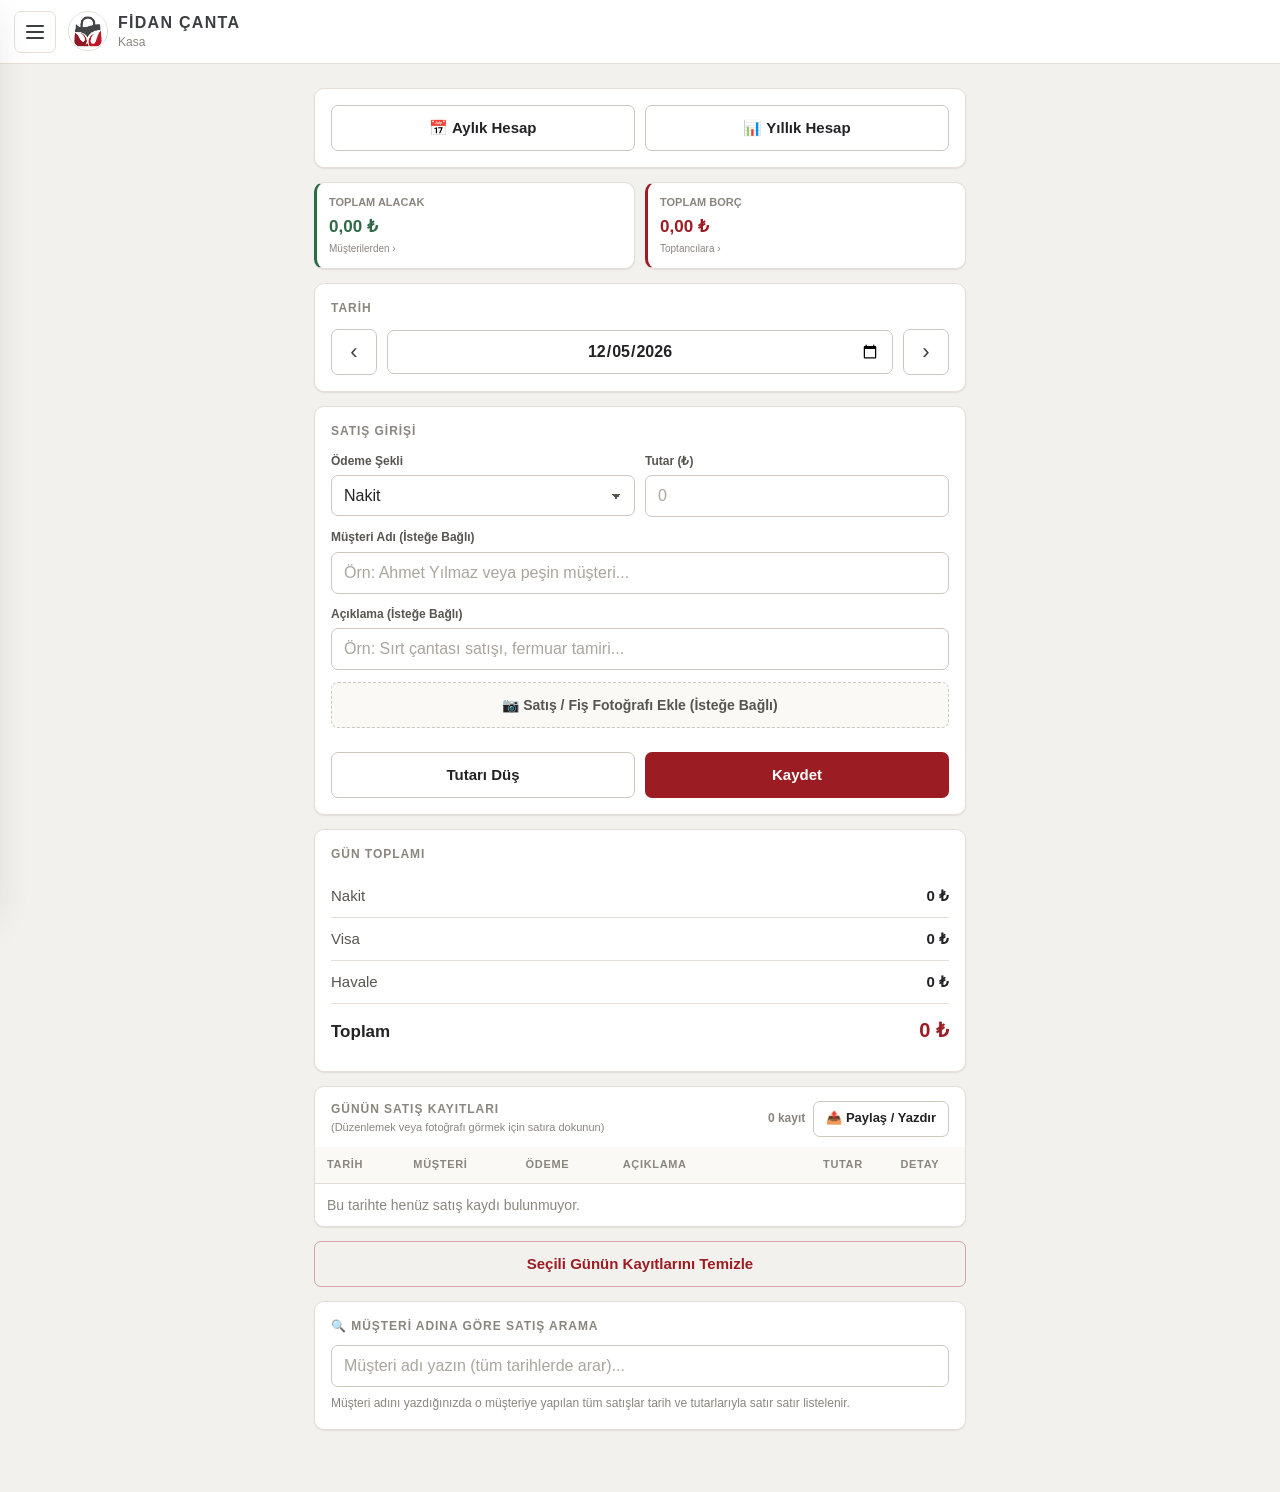
==== commit 4fc4c668: "Add files via upload" ====
--- a/index.html
+++ b/index.html
@@ -7,7 +7,7 @@
     <link rel="manifest" href="manifest.json">
     <meta name="theme-color" content="#ffffff">
     <title>Kasa · Fidan Çanta</title>
-    <link rel="stylesheet" href="style.css?v=8" />
+    <link rel="stylesheet" href="style.css?v=11" />
     <script>
         if ("serviceWorker" in navigator) {
             navigator.serviceWorker.getRegistrations().then(function(r){r.forEach(function(x){x.unregister();});}).catch(function(){});
@@ -146,12 +146,15 @@
         </section>
 
         <section class="card card-flush" id="kasaDayRecordsCard">
-            <div class="items-header" style="padding: 14px 16px 10px; margin-bottom: 0;">
+            <div class="table-card-head">
                 <div>
                     <h2 class="card-title" style="margin: 0;">Günün Satış Kayıtları</h2>
-                    <span style="font-size: 11px; color: var(--text-3);">(Düzenlemek veya fotoğrafı görmek için satıra dokunun)</span>
-                </div>
-                <span id="kasaDayRecordsCount" style="font-size: 12px; color: var(--text-3); font-weight: 600;">0 kayıt</span>
+                    <span class="table-card-hint">(Düzenlemek veya fotoğrafı görmek için satıra dokunun)</span>
+                </div>
+                <div class="table-card-actions">
+                    <span id="kasaDayRecordsCount" style="font-size: 12px; color: var(--text-3); font-weight: 600;">0 kayıt</span>
+                    <button type="button" class="btn btn-secondary btn-sm" onclick="shareKasaDayRecordsTable()">📤 Paylaş / Yazdır</button>
+                </div>
             </div>
             <div class="table-responsive">
                 <table class="data-table" id="kasaDayRecordsTable">
@@ -187,14 +190,17 @@
             </div>
 
             <div id="kasaSearchResultsWrap" style="display: none; border-top: 1px solid var(--border);">
-                <div class="items-header" style="padding: 12px 16px 8px; margin-bottom: 0; background: var(--surface-2);">
+                <div class="table-card-head table-card-head-sub">
                     <div>
                         <strong id="kasaSearchSummaryTitle" style="font-size: 13px; color: var(--ink);">Arama Sonuçları</strong>
                         <div id="kasaSearchBreakdown" style="font-size: 11px; color: var(--text-3); margin-top: 2px;"></div>
                     </div>
-                    <div style="text-align: right;">
-                        <div id="kasaSearchTotal" class="money" style="font-size: 15px; font-weight: 800; color: var(--accent);">0,00 ₺</div>
-                        <div id="kasaSearchCount" style="font-size: 11px; color: var(--text-3); font-weight: 600;">0 kayıt</div>
+                    <div class="table-card-actions">
+                        <div style="text-align: right;">
+                            <div id="kasaSearchTotal" class="money" style="font-size: 15px; font-weight: 800; color: var(--accent);">0,00 ₺</div>
+                            <div id="kasaSearchCount" style="font-size: 11px; color: var(--text-3); font-weight: 600;">0 kayıt</div>
+                        </div>
+                        <button type="button" class="btn btn-secondary btn-sm" onclick="shareKasaSearchRecordsTable()">📤 Paylaş / Yazdır</button>
                     </div>
                 </div>
                 <div class="table-responsive">
@@ -271,6 +277,11 @@
                     <button type="button" class="btn btn-danger-outline" onclick="deleteKasaRecord()">🗑️ Kaydı Sil</button>
                     <button type="button" class="btn btn-primary" onclick="saveKasaRecordEdit()">💾 Güncelle</button>
                 </div>
+
+                <div class="button-row" style="margin-top: 2px;">
+                    <button type="button" class="btn btn-secondary btn-sm" onclick="shareCurrentKasaRecord()">💬 WhatsApp ile Paylaş</button>
+                    <button type="button" class="btn btn-secondary btn-sm" onclick="printCurrentKasaRecord()">🖨️ Yazdır</button>
+                </div>
             </div>
         </div>
     </div>
@@ -281,8 +292,8 @@
         <button type="button" class="btn btn-secondary btn-sm" onclick="closeKasaImageFull()">Kapat</button>
     </div>
 
-    <script src="common.js?v=9"></script>
-    <script src="app.js?v=9"></script>
+    <script src="common.js?v=11"></script>
+    <script src="app.js?v=11"></script>
 
 </body>
 
--- a/style.css
+++ b/style.css
@@ -985,6 +985,91 @@
     border-top: 1px solid #eee;
 }
 
+.receipt-footer-wrap {
+    flex-wrap: wrap;
+    justify-content: flex-end;
+    gap: 8px;
+}
+
+.receipt-statement-table th,
+.receipt-statement-table td {
+    padding: 7px 6px;
+    font-size: 12px;
+}
+
+.receipt-statement-table th.col-left,
+.receipt-statement-table td.col-left {
+    text-align: left;
+}
+
+.receipt-statement-table th.col-right,
+.receipt-statement-table td.col-right {
+    text-align: right;
+    white-space: nowrap;
+}
+
+.receipt-statement-table th.col-center,
+.receipt-statement-table td.col-center {
+    text-align: center;
+}
+
+.receipt-statement-table th.col-wrap,
+.receipt-statement-table td.col-wrap {
+    text-align: left;
+    white-space: normal;
+    word-break: break-word;
+    min-width: 90px;
+}
+
+.receipt-statement-table td.cell-bold {
+    font-weight: 700;
+}
+
+.receipt-statement-table td.tone-positive {
+    color: var(--positive);
+}
+
+.receipt-statement-table td.tone-accent {
+    color: var(--accent);
+}
+
+.receipt-row-sub {
+    font-size: 11px;
+    font-weight: 400;
+    color: #666;
+    margin-top: 2px;
+    white-space: normal;
+    word-break: break-word;
+}
+
+.table-card-head {
+    display: flex;
+    justify-content: space-between;
+    align-items: center;
+    flex-wrap: wrap;
+    gap: 10px;
+    padding: 14px 16px 10px;
+}
+
+.table-card-head-sub {
+    background: var(--surface-2);
+    padding: 12px 16px 10px;
+}
+
+.table-card-actions {
+    display: flex;
+    align-items: center;
+    gap: 8px;
+    flex-wrap: wrap;
+}
+
+.table-card-hint {
+    display: block;
+    font-size: 11px;
+    color: var(--text-3);
+    margin-top: 2px;
+}
+
 /* Kalem Ekleme Bölümü (Items Form) */
 .items-card {
     border: 1px solid var(--border-strong);
@@ -1082,6 +1167,10 @@
     background: rgba(35, 35, 38, 0.55);
 }
 
+.modal-top {
+    z-index: 2100;
+}
+
 .modal-content {
     position: relative;
     width: 100%;
@@ -1094,6 +1183,10 @@
     box-shadow: var(--shadow-lg);
 }
 
+.modal-content.modal-wide {
+    max-width: 660px;
+}
+
 .modal-title {
     margin: 0 36px 14px 0;
     font-size: 17px;
@@ -1147,3 +1240,58 @@
         padding-top: 24px;
     }
 }
+
+@media print {
+    body.print-modal-active {
+        background: #ffffff !important;
+        margin: 0 !important;
+        padding: 0 !important;
+        min-height: auto !important;
+    }
+
+    body.print-modal-active > *:not(.print-active-modal) {
+        display: none !important;
+    }
+
+    body.print-modal-active .print-active-modal {
+        display: block !important;
+        position: static !important;
+        inset: auto !important;
+        overflow: visible !important;
+        padding: 0 !important;
+        background: none !important;
+    }
+
+    body.print-modal-active .print-active-modal .modal-content {
+        max-width: 100% !important;
+        width: 100% !important;
+        margin: 0 !important;
+        padding: 0 !important;
+        box-shadow: none !important;
+        border-radius: 0 !important;
+        background: #ffffff !important;
+    }
+
+    body.print-modal-active .print-active-modal .receipt-paper {
+        box-shadow: none !important;
+        padding: 4px 0 !important;
+    }
+
+    body.print-modal-active .print-active-modal .table-responsive {
+        overflow: visible !important;
+    }
+
+    body.print-modal-active .print-active-modal .receipt-table thead {
+        display: table-header-group;
+    }
+
+    body.print-modal-active .print-active-modal .receipt-table tr {
+        break-inside: avoid;
+        page-break-inside: avoid;
+    }
+
+    body.print-modal-active .print-active-modal .close,
+    body.print-modal-active .print-active-modal .receipt-footer {
+        display: none !important;
+    }
+}
